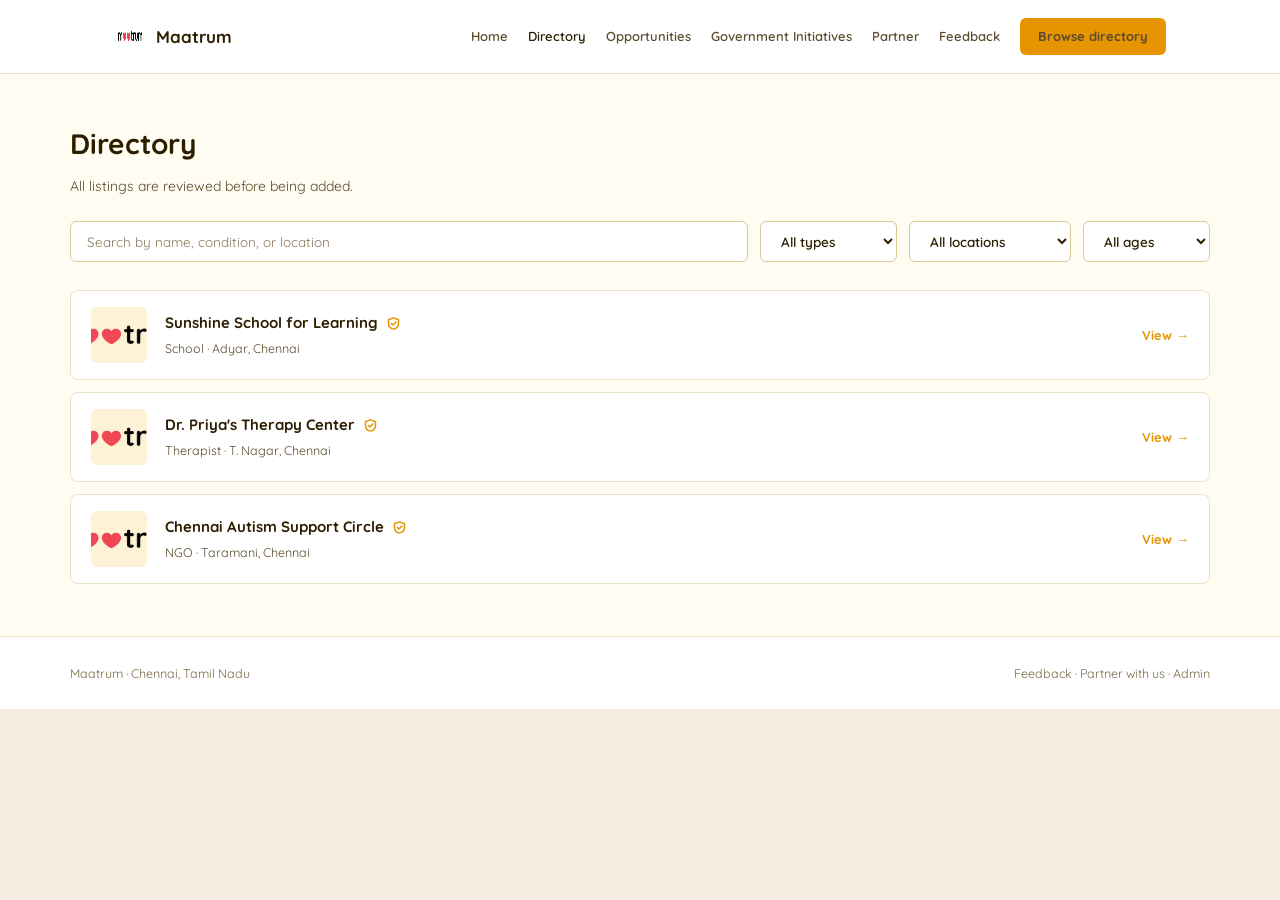
==== directory.html @ a21c89b5 "Add files via upload" ====
<!DOCTYPE html>
<html lang="en">
<head>
<script async src="https://www.googletagmanager.com/gtag/js?id=G-WJBPDDQL6F"></script>
<script>
  window.dataLayer = window.dataLayer || [];
  function gtag(){dataLayer.push(arguments);}
  gtag('js', new Date());
  gtag('config', 'G-WJBPDDQL6F');
</script>

<meta charset="UTF-8">
<meta name="viewport" content="width=device-width, initial-scale=1">

<title>Directory | Special Needs Schools, Therapists &amp; NGOs in Chennai | Maatrum</title>
<meta name="description" content="Browse verified special education schools, therapists, and support organizations across Chennai. Filter by type, location, and age group. Free, no sign-up.">
<link rel="canonical" href="https://maatrum.netlify.app/directory.html">

<meta property="og:type" content="website">
<meta property="og:site_name" content="Maatrum">
<meta property="og:title" content="Maatrum Directory | Verified Special Needs Services">
<meta property="og:description" content="Browse verified schools, therapists, and NGOs. Filter by type, location, and age group.">
<meta property="og:url" content="https://maatrum.netlify.app/directory.html">
<meta property="og:image" content="https://maatrum.netlify.app/cover.jpg">

<link rel="preconnect" href="https://fonts.googleapis.com">
<link rel="preconnect" href="https://fonts.gstatic.com" crossorigin>
<link href="https://fonts.googleapis.com/css2?family=Quicksand:wght@500;600;700&display=swap" rel="stylesheet">
<link rel="stylesheet" href="site.css">
</head>
<body>

<a class="skip-link" href="#main">Skip to content</a>

<header class="site-header">
  <div class="header-inner">
    <a class="brand" href="index.html">
      <img src="logo.png" alt="">
      <span>Maatrum</span>
    </a>

    <button class="nav-toggle" aria-expanded="false" aria-controls="site-nav" aria-label="Menu">
      <span></span><span></span><span></span>
    </button>

    <nav class="site-nav" id="site-nav">
      <a href="index.html">Home</a>
      <a href="directory.html" aria-current="page">Directory</a>
      <a href="opportunities.html">Opportunities</a>
      <a href="gvmnt.html">Government Initiatives</a>
      <a href="partner.html">Partner</a>
      <a href="feedback.html">Feedback</a>
      <a class="btn btn-sm" href="directory.html">Browse directory</a>
    </nav>
  </div>
</header>

<main id="main">

  <section class="dir-head">
    <div class="dir-head-inner">
      <h1>Directory</h1>
      <p>All listings are reviewed before being added.</p>
    </div>
  </section>

  <section class="dir-filters">
    <div class="dir-filters-inner">
      <label class="skip-link" for="q">Search listings</label>
      <input id="q" type="search" placeholder="Search by name, condition, or location">

      <label class="skip-link" for="f-type">Type</label>
      <select id="f-type">
        <option value="">All types</option>
        <option>School</option>
        <option>Centre</option>
        <option>Therapist</option>
        <option>NGO</option>
        <option>Organization</option>
      </select>

      <label class="skip-link" for="f-loc">Location</label>
      <select id="f-loc">
        <option value="">All locations</option>
        <option>Adyar</option>
        <option>Kottivakkam</option>
        <option>Mahalingapuram</option>
        <option>T. Nagar</option>
        <option>Thiruvanmiyur</option>
        <option>Taramani</option>
      </select>

      <label class="skip-link" for="f-age">Age group</label>
      <select id="f-age">
        <option value="">All ages</option>
        <option>Early years</option>
        <option>Primary</option>
        <option>Secondary</option>
        <option>Adult</option>
      </select>
    </div>
  </section>

  <section class="dir-list">
    <div class="dir-list-inner" id="listings">

      <!-- ===================================================================
           PRE-RENDERED LISTINGS
           Replace the sample rows below with output from your build script.
           Each row needs data-name / data-type / data-loc / data-age so the
           filters work without a round trip to Firestore.
           =================================================================== -->

      <a class="listing" href="#" data-name="Sunshine School for Learning" data-type="School" data-loc="Adyar" data-age="Primary">
        <img src="logo.png" alt="">
        <div class="listing-body">
          <div class="listing-name">
            <strong>Sunshine School for Learning</strong>
            <svg width="15" height="15" viewBox="0 0 24 24" fill="none" stroke="#e69500" stroke-width="2.4" stroke-linecap="round" stroke-linejoin="round" aria-label="Verified"><title>Verified</title><path d="M12 3 4 6v6c0 5 3.5 8 8 9 4.5-1 8-4 8-9V6l-8-3Z"/><path d="m8.5 12 2.5 2.5L16 9.5"/></svg>
          </div>
          <div class="listing-meta">School &middot; Adyar, Chennai</div>
        </div>
        <span class="listing-cta">View &rarr;</span>
      </a>

      <a class="listing" href="#" data-name="Dr. Priya's Therapy Center" data-type="Therapist" data-loc="T. Nagar" data-age="Early years">
        <img src="logo.png" alt="">
        <div class="listing-body">
          <div class="listing-name">
            <strong>Dr. Priya's Therapy Center</strong>
            <svg width="15" height="15" viewBox="0 0 24 24" fill="none" stroke="#e69500" stroke-width="2.4" stroke-linecap="round" stroke-linejoin="round" aria-label="Verified"><title>Verified</title><path d="M12 3 4 6v6c0 5 3.5 8 8 9 4.5-1 8-4 8-9V6l-8-3Z"/><path d="m8.5 12 2.5 2.5L16 9.5"/></svg>
          </div>
          <div class="listing-meta">Therapist &middot; T. Nagar, Chennai</div>
        </div>
        <span class="listing-cta">View &rarr;</span>
      </a>

      <a class="listing" href="#" data-name="Chennai Autism Support Circle" data-type="NGO" data-loc="Taramani" data-age="Secondary">
        <img src="logo.png" alt="">
        <div class="listing-body">
          <div class="listing-name">
            <strong>Chennai Autism Support Circle</strong>
            <svg width="15" height="15" viewBox="0 0 24 24" fill="none" stroke="#e69500" stroke-width="2.4" stroke-linecap="round" stroke-linejoin="round" aria-label="Verified"><title>Verified</title><path d="M12 3 4 6v6c0 5 3.5 8 8 9 4.5-1 8-4 8-9V6l-8-3Z"/><path d="m8.5 12 2.5 2.5L16 9.5"/></svg>
          </div>
          <div class="listing-meta">NGO &middot; Taramani, Chennai</div>
        </div>
        <span class="listing-cta">View &rarr;</span>
      </a>

    </div>

    <div class="dir-list-inner">
      <p class="dir-empty" id="empty" hidden>No listings match those filters. Try clearing one.</p>
    </div>
  </section>

</main>

<footer class="site-footer">
  <div class="footer-inner">
    <span>Maatrum &middot; Chennai, Tamil Nadu</span>
    <span>
      <a href="feedback.html">Feedback</a> &middot;
      <a href="partner.html">Partner with us</a> &middot;
      <a href="admin.html">Admin</a>
    </span>
  </div>
</footer>

<script>
  var t = document.querySelector('.nav-toggle');
  var n = document.getElementById('site-nav');
  t.addEventListener('click', function () {
    var open = n.classList.toggle('open');
    t.setAttribute('aria-expanded', open);
  });

  var q = document.getElementById('q');
  var fType = document.getElementById('f-type');
  var fLoc = document.getElementById('f-loc');
  var fAge = document.getElementById('f-age');
  var rows = Array.prototype.slice.call(document.querySelectorAll('.listing'));
  var empty = document.getElementById('empty');

  var params = new URLSearchParams(location.search);
  if (params.get('type')) fType.value = params.get('type');

  function apply() {
    var text = q.value.trim().toLowerCase();
    var shown = 0;

    rows.forEach(function (row) {
      var hay = (row.dataset.name + ' ' + row.dataset.type + ' ' + row.dataset.loc).toLowerCase();
      var ok = (!text || hay.indexOf(text) !== -1)
            && (!fType.value || row.dataset.type === fType.value)
            && (!fLoc.value  || row.dataset.loc  === fLoc.value)
            && (!fAge.value  || row.dataset.age  === fAge.value);
      row.hidden = !ok;
      if (ok) shown++;
    });

    empty.hidden = shown > 0;
  }

  [q, fType, fLoc, fAge].forEach(function (el) {
    el.addEventListener('input', apply);
    el.addEventListener('change', apply);
  });

  apply();
</script>

</body>
</html>
---- site.css ----
/* ==========================================================================
   MAATRUM — CALM INSTITUTIONAL
   Shared stylesheet for all pages.
   ========================================================================== */

:root {
    --page:        #f4ede0;   /* Outer page wash */
    --cream:       #fffdf2;   /* Main content background */
    --white:       #ffffff;   /* Cards, header, banded sections */
    --tint:        #fdf1d6;   /* Icon chip background */
    --amber:       #e69500;   /* Primary action / accent */
    --amber-dark:  #a86e00;   /* Hover state */
    --ink:         #2d1e00;   /* Headings, strong text */
    --ink-soft:    #5c4c2e;   /* Body copy */
    --ink-faint:   #7a6a45;   /* Footer, metadata */
    --rule:        #ece1c4;   /* Hairline divider */
    --rule-strong: #d8c99a;   /* Input + card outer border */

    --radius-sm: 6px;
    --radius:    8px;
    --radius-lg: 10px;
    --shell:     1140px;
}

* { box-sizing: border-box; margin: 0; padding: 0; }

body {
    font-family: 'Quicksand', sans-serif;
    background: var(--page);
    color: var(--ink-soft);
    line-height: 1.6;
    -webkit-font-smoothing: antialiased;
}

.shell { max-width: var(--shell); margin: 0 auto; }

a { color: var(--amber); }
a:hover { color: var(--amber-dark); }

img { max-width: 100%; display: block; }

/* --------------------------------------------------------------------------
   SKIP LINK + FOCUS
   -------------------------------------------------------------------------- */
.skip-link {
    position: absolute; left: -9999px; top: 0;
    background: var(--ink); color: #fff;
    padding: 10px 18px; border-radius: 0 0 var(--radius) 0;
    font-weight: 700; z-index: 100;
}
.skip-link:focus { left: 0; color: #fff; }

a:focus-visible, button:focus-visible, input:focus-visible, select:focus-visible {
    outline: 2px solid var(--amber);
    outline-offset: 2px;
}

/* --------------------------------------------------------------------------
   HEADER
   -------------------------------------------------------------------------- */
.site-header {
    background: var(--white);
    border-bottom: 1px solid var(--rule);
    position: sticky; top: 0; z-index: 50;
}

.header-inner {
    max-width: var(--shell); margin: 0 auto;
    padding: 18px 44px;
    display: flex; align-items: center; justify-content: space-between;
    gap: 20px;
}

.brand {
    display: flex; align-items: center; gap: 10px;
    text-decoration: none;
}
.brand img { width: 32px; height: 32px; border-radius: var(--radius); }
.brand span { font-weight: 700; font-size: 17px; color: var(--ink); }

.nav-toggle {
    display: none;
    background: none; border: 1px solid var(--rule-strong);
    border-radius: var(--radius-sm); padding: 8px 10px; cursor: pointer;
}
.nav-toggle span {
    display: block; width: 18px; height: 2px;
    background: var(--ink); margin: 3px 0;
}

.site-nav {
    display: flex; align-items: center; gap: 20px;
    font-size: 13px; font-weight: 600;
}
.site-nav a { color: var(--ink-soft); text-decoration: none; }
.site-nav a:hover { color: var(--ink); }
.site-nav a[aria-current="page"] { color: var(--ink); }

.btn {
    display: inline-block;
    background: var(--amber); color: #fff;
    font-weight: 700; text-decoration: none;
    padding: 13px 30px; border: none;
    border-radius: var(--radius-sm);
    font-size: 15px; font-family: inherit; cursor: pointer;
    transition: background 0.2s ease;
}
.btn:hover { background: var(--amber-dark); color: #fff; }
.btn-sm { padding: 8px 18px; font-size: 13px; }

/* --------------------------------------------------------------------------
   HERO
   -------------------------------------------------------------------------- */
.hero {
    background: var(--cream);
    padding: 72px 44px;
}
.hero-inner {
    max-width: var(--shell); margin: 0 auto;
    display: flex; align-items: center; gap: 48px; flex-wrap: wrap;
}
.hero-copy { flex: 1 1 380px; }

.hero h1 {
    font-weight: 700; font-size: 38px; line-height: 1.3;
    color: var(--ink); margin-bottom: 20px;
}
.hero p {
    font-size: 15.5px; font-weight: 500;
    color: var(--ink-soft); max-width: 42ch;
    line-height: 1.7; margin-bottom: 28px;
}
.hero-img {
    width: 380px; height: 280px; flex: none;
    object-fit: cover; border-radius: var(--radius-lg);
    background: var(--tint);
}

/* --------------------------------------------------------------------------
   TRUST STRIP
   -------------------------------------------------------------------------- */
.trust {
    background: var(--white);
    border-top: 1px solid var(--rule);
    border-bottom: 1px solid var(--rule);
    padding: 22px 44px;
}
.trust ul {
    max-width: var(--shell); margin: 0 auto;
    list-style: none;
    display: flex; justify-content: center; gap: 44px; flex-wrap: wrap;
}
.trust li {
    display: flex; align-items: center; gap: 8px;
    font-size: 13.5px; font-weight: 600; color: var(--ink);
}
.trust svg { flex: none; }

/* --------------------------------------------------------------------------
   CATEGORY SECTION
   -------------------------------------------------------------------------- */
.categories { background: var(--cream); padding: 72px 44px; }
.section-head { text-align: center; margin-bottom: 40px; }
.section-head h2 {
    font-weight: 700; font-size: 24px; color: var(--ink); margin-bottom: 12px;
}
.section-head p { font-size: 14px; color: var(--ink-soft); }

.cat-grid {
    max-width: var(--shell); margin: 0 auto;
    display: grid; grid-template-columns: repeat(auto-fit, minmax(260px, 1fr));
    gap: 24px;
}

.cat-card {
    background: var(--white);
    border: 1px solid var(--rule);
    border-radius: var(--radius-lg);
    padding: 28px 22px;
    text-decoration: none; display: block;
    transition: border-color 0.2s ease, transform 0.2s ease;
}
.cat-card:hover {
    border-color: var(--rule-strong);
    transform: translateY(-2px);
}
.cat-icon {
    width: 44px; height: 44px; border-radius: var(--radius);
    background: var(--tint);
    display: flex; align-items: center; justify-content: center;
    margin-bottom: 16px;
}
.cat-card h3 {
    font-weight: 700; font-size: 16.5px; color: var(--ink); margin-bottom: 8px;
}
.cat-card p { font-size: 13.5px; color: var(--ink-soft); line-height: 1.6; }

/* --------------------------------------------------------------------------
   MISSION
   -------------------------------------------------------------------------- */
.mission {
    background: var(--white);
    border-top: 1px solid var(--rule);
    border-bottom: 1px solid var(--rule);
    padding: 64px 44px;
}
.mission-inner {
    max-width: var(--shell); margin: 0 auto;
    display: flex; align-items: center; gap: 48px; flex-wrap: wrap;
}
.mission img {
    width: 300px; height: 220px; flex: none;
    object-fit: cover; border-radius: var(--radius-lg);
    background: var(--tint);
}
.mission-copy { flex: 1 1 320px; }
.mission h2 { font-weight: 700; font-size: 24px; color: var(--ink); margin-bottom: 14px; }
.mission p { font-size: 14.5px; line-height: 1.75; margin-bottom: 12px; }

/* --------------------------------------------------------------------------
   CLOSING CTA
   -------------------------------------------------------------------------- */
.closing {
    background: var(--cream);
    padding: 56px 44px; text-align: center;
}
.closing h2 { font-weight: 700; font-size: 22px; color: var(--ink); margin-bottom: 10px; }
.closing p { font-size: 14px; margin-bottom: 22px; }

/* --------------------------------------------------------------------------
   FOOTER
   -------------------------------------------------------------------------- */
.site-footer {
    background: var(--white);
    border-top: 1px solid var(--rule);
    padding: 26px 44px;
}
.footer-inner {
    max-width: var(--shell); margin: 0 auto;
    display: flex; justify-content: space-between; gap: 16px; flex-wrap: wrap;
    font-size: 12.5px; color: var(--ink-faint);
}
.footer-inner a { color: var(--ink-faint); text-decoration: none; }
.footer-inner a:hover { color: var(--amber); }

/* --------------------------------------------------------------------------
   DIRECTORY
   -------------------------------------------------------------------------- */
.dir-head { background: var(--cream); padding: 48px 44px 24px; }
.dir-head-inner { max-width: var(--shell); margin: 0 auto; }
.dir-head h1 { font-weight: 700; font-size: 28px; color: var(--ink); margin-bottom: 8px; }
.dir-head p { font-size: 14px; }

.dir-filters {
    background: var(--cream);
    padding: 0 44px 20px;
}
.dir-filters-inner {
    max-width: var(--shell); margin: 0 auto;
    display: flex; gap: 12px; flex-wrap: wrap; align-items: center;
}
.dir-filters input,
.dir-filters select {
    font-family: inherit; font-size: 13.5px;
    background: var(--white);
    border: 1px solid var(--rule-strong);
    border-radius: var(--radius-sm);
    color: var(--ink);
}
.dir-filters input {
    flex: 1 1 260px; padding: 11px 16px;
}
.dir-filters input::placeholder { color: #8a7a5c; }
.dir-filters select {
    padding: 10px 16px; font-weight: 600; cursor: pointer;
}

.dir-list {
    background: var(--cream);
    padding: 8px 44px 52px;
}
.dir-list-inner {
    max-width: var(--shell); margin: 0 auto;
    display: flex; flex-direction: column; gap: 12px;
}

.listing {
    background: var(--white);
    border: 1px solid var(--rule);
    border-radius: var(--radius);
    padding: 16px 20px;
    display: flex; align-items: center; gap: 18px;
    text-decoration: none;
    transition: border-color 0.2s ease;
}
.listing:hover { border-color: var(--rule-strong); }
.listing[hidden] { display: none; }
.listing img {
    width: 56px; height: 56px; flex: none;
    object-fit: cover; border-radius: var(--radius-sm);
    background: var(--tint);
}
.listing-body { flex: 1; min-width: 0; }
.listing-name {
    display: flex; align-items: center; gap: 8px; margin-bottom: 3px;
}
.listing-name strong { font-weight: 700; font-size: 15px; color: var(--ink); }
.listing-meta { font-size: 12.5px; color: var(--ink-soft); }
.listing-cta { font-size: 13px; font-weight: 700; color: var(--amber); flex: none; }

.dir-empty {
    background: var(--white);
    border: 1px solid var(--rule);
    border-radius: var(--radius);
    padding: 32px; text-align: center; font-size: 14px;
}

/* --------------------------------------------------------------------------
   SIMPLE PAGE HEAD
   -------------------------------------------------------------------------- */
.page-head { background: var(--cream); padding: 56px 44px 40px; }
.page-head-inner { max-width: 760px; margin: 0 auto; }
.page-head h1 {
    font-weight: 700; font-size: 30px; color: var(--ink); margin-bottom: 12px;
}
.page-head p { font-size: 15.5px; line-height: 1.7; max-width: 56ch; }

/* --------------------------------------------------------------------------
   NUMBERED STEPS
   -------------------------------------------------------------------------- */
.steps {
    background: var(--white);
    border-top: 1px solid var(--rule);
    border-bottom: 1px solid var(--rule);
    padding: 36px 44px;
}
.steps-inner {
    max-width: 900px; margin: 0 auto;
    list-style: none;
    display: grid; grid-template-columns: repeat(auto-fit, minmax(230px, 1fr));
    gap: 28px;
}
.steps li { display: flex; gap: 14px; align-items: flex-start; }
.step-num {
    flex: none;
    width: 28px; height: 28px; border-radius: 50%;
    background: var(--tint); color: var(--amber);
    font-weight: 700; font-size: 14px;
    display: flex; align-items: center; justify-content: center;
}
.steps h2 { font-size: 15.5px; font-weight: 700; color: var(--ink); margin-bottom: 5px; }
.steps p { font-size: 13.5px; line-height: 1.6; }

/* --------------------------------------------------------------------------
   FORMS
   -------------------------------------------------------------------------- */
.form-section { background: var(--cream); padding: 48px 44px 64px; }
.form-inner { max-width: 680px; margin: 0 auto; }

form fieldset {
    border: 1px solid var(--rule);
    background: var(--white);
    border-radius: var(--radius-lg);
    padding: 26px 24px 8px;
    margin-bottom: 20px;
}
form legend {
    font-weight: 700; font-size: 15px; color: var(--ink);
    padding: 0 8px;
}

.field { margin-bottom: 18px; }

.field label {
    display: block;
    font-size: 13.5px; font-weight: 700; color: var(--ink);
    margin-bottom: 6px;
}
.field label span { color: var(--amber); }

.field input,
.field select,
.field textarea {
    width: 100%;
    font-family: inherit; font-size: 14.5px;
    color: var(--ink);
    background: var(--cream);
    border: 1px solid var(--rule-strong);
    border-radius: var(--radius-sm);
    padding: 11px 14px;
}
.field textarea { resize: vertical; line-height: 1.6; }

.field input::placeholder,
.field textarea::placeholder { color: #a08e6a; }

.field input:focus,
.field select:focus,
.field textarea:focus {
    background: var(--white);
    border-color: var(--amber);
    outline: 2px solid rgba(230, 149, 0, 0.18);
    outline-offset: 0;
}

.field small {
    display: block;
    font-size: 12.5px; color: var(--ink-faint); margin-top: 5px;
}

.field-row { display: flex; gap: 16px; flex-wrap: wrap; }
.field-row .field { flex: 1 1 220px; }

.form-note {
    font-size: 13px; color: var(--ink-faint);
    margin-bottom: 20px; line-height: 1.6;
}
.form-note span { color: var(--amber); }

/* Honeypot — hidden from people and screen readers, visible to bots */
.hp { display: none; }

/* --------------------------------------------------------------------------
   SUCCESS NOTICE
   -------------------------------------------------------------------------- */
.notice {
    background: var(--white);
    border: 1px solid var(--rule-strong);
    border-left: 4px solid var(--amber);
    border-radius: var(--radius-lg);
    padding: 28px 26px;
    margin-bottom: 24px;
}
.notice h2 {
    font-size: 18px; font-weight: 700; color: var(--ink); margin-bottom: 8px;
}
.notice p { font-size: 14.5px; line-height: 1.7; }

/* --------------------------------------------------------------------------
   SCREEN-READER ONLY
   -------------------------------------------------------------------------- */
.sr-only {
    position: absolute; width: 1px; height: 1px;
    padding: 0; margin: -1px; overflow: hidden;
    clip: rect(0, 0, 0, 0); white-space: nowrap; border: 0;
}

/* --------------------------------------------------------------------------
   SCHEME FILTER CHIPS
   -------------------------------------------------------------------------- */
.scheme-filters {
    background: var(--white);
    border-top: 1px solid var(--rule);
    border-bottom: 1px solid var(--rule);
    padding: 18px 44px;
}
.scheme-filters-inner {
    max-width: 900px; margin: 0 auto;
    display: flex; align-items: center; gap: 14px; flex-wrap: wrap;
}
.filter-label { font-size: 13px; font-weight: 700; color: var(--ink); }
.chips { display: flex; gap: 8px; flex-wrap: wrap; }

.chip {
    font-family: inherit; font-size: 13px; font-weight: 600;
    color: var(--ink-soft);
    background: var(--cream);
    border: 1px solid var(--rule-strong);
    border-radius: 100px;
    padding: 8px 16px; cursor: pointer;
    transition: background 0.2s ease, color 0.2s ease, border-color 0.2s ease;
}
.chip:hover { border-color: var(--amber); color: var(--ink); }
.chip.is-active {
    background: var(--amber); border-color: var(--amber);
    color: #fff;
}

/* --------------------------------------------------------------------------
   SCHEME CARDS
   -------------------------------------------------------------------------- */
.schemes { background: var(--cream); padding: 40px 44px 56px; }
.schemes-inner {
    max-width: 900px; margin: 0 auto;
    display: grid; grid-template-columns: repeat(auto-fit, minmax(380px, 1fr));
    gap: 16px;
}

.scheme {
    background: var(--white);
    border: 1px solid var(--rule);
    border-radius: var(--radius-lg);
    padding: 24px 22px;
    display: flex; flex-direction: column;
    transition: border-color 0.2s ease;
}
.scheme:hover { border-color: var(--rule-strong); }
.scheme[hidden] { display: none; }

.scheme-top {
    display: flex; align-items: flex-start; justify-content: space-between;
    gap: 12px; margin-bottom: 10px;
}
.scheme h2 {
    font-size: 17px; font-weight: 700; color: var(--ink); line-height: 1.35;
}
.tag {
    flex: none;
    font-size: 11.5px; font-weight: 700;
    color: var(--amber); background: var(--tint);
    border-radius: 100px; padding: 4px 11px;
    white-space: nowrap;
}
.scheme p {
    font-size: 14px; line-height: 1.65; margin-bottom: 16px; flex: 1;
}

.scheme-link {
    display: inline-flex; align-items: center; gap: 6px;
    align-self: flex-start;
    font-size: 13.5px; font-weight: 700;
    color: var(--amber); text-decoration: none;
}
.scheme-link:hover { color: var(--amber-dark); text-decoration: underline; }

/* --------------------------------------------------------------------------
   RESPONSIVE
   -------------------------------------------------------------------------- */
@media (max-width: 900px) {
    .header-inner { padding: 16px 20px; flex-wrap: wrap; }
    .nav-toggle { display: block; }

    .site-nav {
        display: none;
        flex-basis: 100%; flex-direction: column;
        align-items: flex-start; gap: 14px;
        padding-top: 14px;
    }
    .site-nav.open { display: flex; }
    .site-nav .btn { width: 100%; text-align: center; }

    .hero { padding: 34px 20px 28px; }
    .hero-inner { flex-direction: column; text-align: center; gap: 24px; }
    .hero h1 { font-size: 26px; }
    .hero p { margin-left: auto; margin-right: auto; }
    .hero-img { width: 100%; height: 200px; order: -1; }

    .trust { padding: 20px; }
    .trust ul { flex-direction: column; gap: 12px; align-items: flex-start; }

    .categories { padding: 36px 20px; }
    .mission { padding: 36px 20px; }
    .mission-inner { flex-direction: column; text-align: left; }
    .mission img { width: 100%; height: 200px; }

    .closing { padding: 36px 20px; }
    .closing .btn { display: block; }

    .dir-head { padding: 30px 20px 16px; }
    .dir-filters { padding: 0 20px 16px; }
    .dir-filters input, .dir-filters select { flex: 1 1 100%; }
    .dir-list { padding: 8px 20px 40px; }

    .listing { gap: 12px; padding: 14px; }
    .listing img { width: 46px; height: 46px; }

    .site-footer { padding: 22px 20px; }
    .footer-inner { flex-direction: column; text-align: center; }

    .page-head { padding: 32px 20px 24px; }
    .page-head h1 { font-size: 24px; }

    .steps { padding: 26px 20px; }
    .steps-inner { gap: 20px; }

    .form-section { padding: 28px 20px 44px; }
    form fieldset { padding: 20px 16px 4px; }
    .field-row { gap: 0; }
    .field-row .field { flex: 1 1 100%; }
    .notice { padding: 22px 18px; }
    .form-section .btn { display: block; width: 100%; text-align: center; }

    .scheme-filters { padding: 14px 20px; }
    .scheme-filters-inner { gap: 10px; }
    .chip { padding: 7px 13px; font-size: 12.5px; }

    .schemes { padding: 24px 20px 40px; }
    .schemes-inner { grid-template-columns: 1fr; }
    .scheme { padding: 20px 18px; }
    .scheme-top { flex-direction: column; gap: 8px; }
    .tag { align-self: flex-start; }
}

@media (prefers-reduced-motion: reduce) {
    * { transition: none !important; }
}
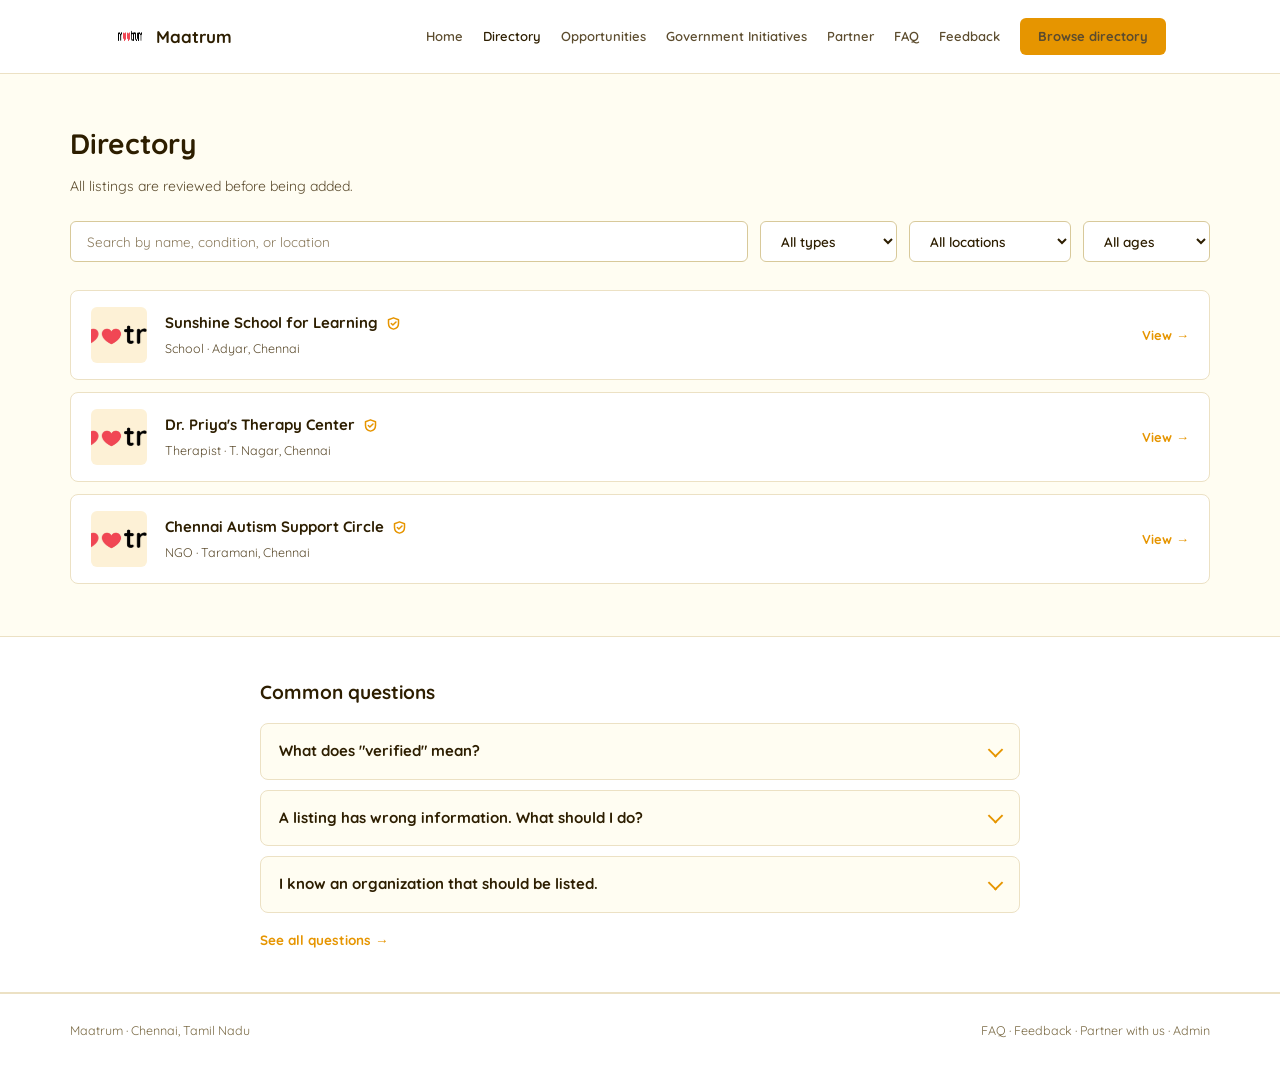
==== commit d7ea0367: "Add files via upload" ====
--- a/directory.html
+++ b/directory.html
@@ -49,6 +49,7 @@
       <a href="opportunities.html">Opportunities</a>
       <a href="gvmnt.html">Government Initiatives</a>
       <a href="partner.html">Partner</a>
+      <a href="faq.html">FAQ</a>
       <a href="feedback.html">Feedback</a>
       <a class="btn btn-sm" href="directory.html">Browse directory</a>
     </nav>
@@ -154,12 +155,46 @@
     </div>
   </section>
 
+  <section class="faq-inline">
+    <div class="faq-inline-inner">
+      <h2>Common questions</h2>
+
+      <details class="faq">
+        <summary>What does "verified" mean?</summary>
+        <div class="faq-body">
+          <p>Before a listing is published we confirm that the organization exists, that its
+             contact details work, and that the services and age groups listed are accurate.
+             It isn't an endorsement or a quality rating.</p>
+        </div>
+      </details>
+
+      <details class="faq">
+        <summary>A listing has wrong information. What should I do?</summary>
+        <div class="faq-body">
+          <p>Tell us through the <a href="feedback.html">feedback form</a> — choose "Correct
+             an existing listing" and name the organization. You can do this anonymously.</p>
+        </div>
+      </details>
+
+      <details class="faq">
+        <summary>I know an organization that should be listed.</summary>
+        <div class="faq-body">
+          <p>Use the <a href="feedback.html">feedback form</a> and choose "Suggest an
+             organization to add." You don't need to be connected to it to suggest it.</p>
+        </div>
+      </details>
+
+      <a class="faq-more" href="faq.html">See all questions &rarr;</a>
+    </div>
+  </section>
+
 </main>
 
 <footer class="site-footer">
   <div class="footer-inner">
     <span>Maatrum &middot; Chennai, Tamil Nadu</span>
     <span>
+      <a href="faq.html">FAQ</a> &middot;
       <a href="feedback.html">Feedback</a> &middot;
       <a href="partner.html">Partner with us</a> &middot;
       <a href="admin.html">Admin</a>
--- a/site.css
+++ b/site.css
@@ -524,6 +524,95 @@
 .scheme-link:hover { color: var(--amber-dark); text-decoration: underline; }
 
 /* --------------------------------------------------------------------------
+   FAQ ACCORDION
+   -------------------------------------------------------------------------- */
+.faq-section { background: var(--cream); padding: 36px 44px 8px; }
+.faq-inner { max-width: 760px; margin: 0 auto; }
+
+.faq-group {
+    font-size: 15px; font-weight: 700; color: var(--ink);
+    margin: 28px 0 12px;
+    padding-bottom: 8px;
+    border-bottom: 1px solid var(--rule);
+}
+.faq-group:first-child { margin-top: 0; }
+
+.faq {
+    background: var(--white);
+    border: 1px solid var(--rule);
+    border-radius: var(--radius);
+    margin-bottom: 10px;
+    overflow: hidden;
+}
+.faq[open] { border-color: var(--rule-strong); }
+
+.faq summary {
+    list-style: none;
+    cursor: pointer;
+    padding: 16px 46px 16px 18px;
+    position: relative;
+    font-size: 15px; font-weight: 700; color: var(--ink);
+    line-height: 1.5;
+    /* Comfortable tap target on mobile */
+    min-height: 52px;
+    display: flex; align-items: center;
+}
+.faq summary::-webkit-details-marker { display: none; }
+.faq summary:hover { color: var(--amber-dark); }
+
+/* Chevron */
+.faq summary::after {
+    content: "";
+    position: absolute; right: 18px; top: 50%;
+    width: 9px; height: 9px;
+    border-right: 2.5px solid var(--amber);
+    border-bottom: 2.5px solid var(--amber);
+    transform: translateY(-70%) rotate(45deg);
+    transition: transform 0.2s ease;
+}
+.faq[open] summary::after { transform: translateY(-30%) rotate(-135deg); }
+
+.faq-body {
+    padding: 0 18px 18px;
+    border-top: 1px solid var(--rule);
+    padding-top: 14px;
+}
+.faq-body p {
+    font-size: 14.5px; line-height: 1.7; margin-bottom: 10px;
+}
+.faq-body p:last-child { margin-bottom: 0; }
+.faq-body em { color: var(--ink-faint); }
+
+/* --------------------------------------------------------------------------
+   ASK BOX
+   -------------------------------------------------------------------------- */
+.ask-heading {
+    font-size: 19px; font-weight: 700; color: var(--ink); margin-bottom: 6px;
+}
+.ask-intro { font-size: 14.5px; margin-bottom: 20px; }
+
+/* --------------------------------------------------------------------------
+   INLINE FAQ (on other pages)
+   -------------------------------------------------------------------------- */
+.faq-inline {
+    background: var(--white);
+    border-top: 1px solid var(--rule);
+    border-bottom: 1px solid var(--rule);
+    padding: 40px 44px;
+}
+.faq-inline-inner { max-width: 760px; margin: 0 auto; }
+.faq-inline h2 {
+    font-size: 19px; font-weight: 700; color: var(--ink); margin-bottom: 16px;
+}
+.faq-inline .faq { background: var(--cream); }
+.faq-more {
+    display: inline-block; margin-top: 6px;
+    font-size: 13.5px; font-weight: 700;
+    color: var(--amber); text-decoration: none;
+}
+.faq-more:hover { text-decoration: underline; }
+
+/* --------------------------------------------------------------------------
    RESPONSIVE
    -------------------------------------------------------------------------- */
 @media (max-width: 900px) {
@@ -589,6 +678,11 @@
     .scheme { padding: 20px 18px; }
     .scheme-top { flex-direction: column; gap: 8px; }
     .tag { align-self: flex-start; }
+
+    .faq-section { padding: 24px 20px 4px; }
+    .faq summary { padding: 15px 42px 15px 15px; font-size: 14.5px; }
+    .faq-body { padding: 13px 15px 16px; }
+    .faq-inline { padding: 28px 20px; }
 }
 
 @media (prefers-reduced-motion: reduce) {
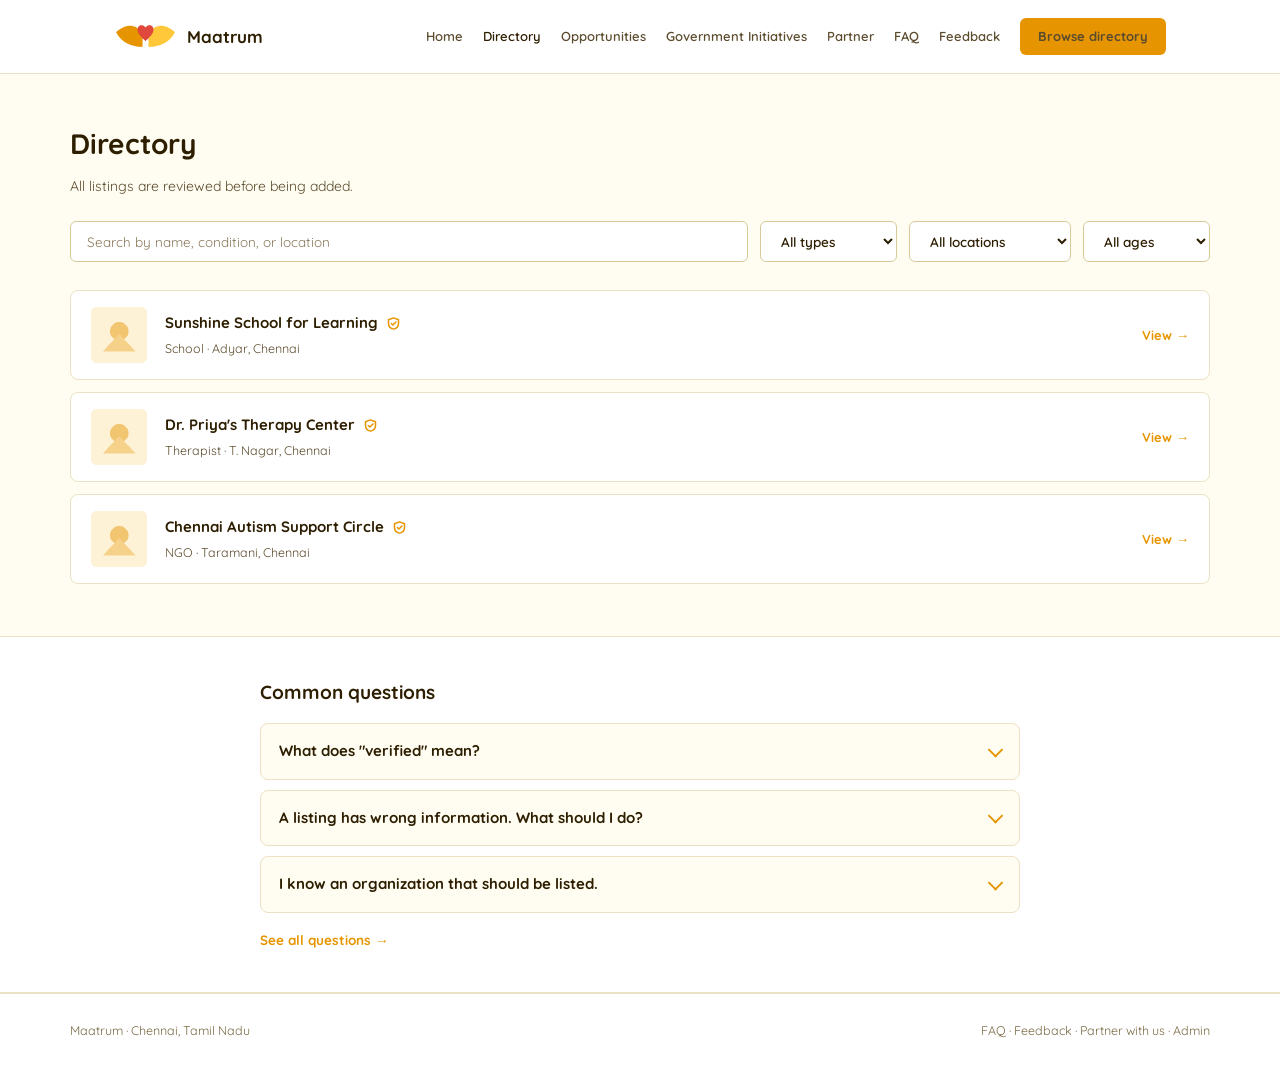
==== commit 7e17a0ce: "Add files via upload" ====
--- a/directory.html
+++ b/directory.html
@@ -26,6 +26,9 @@
 <link rel="preconnect" href="https://fonts.googleapis.com">
 <link rel="preconnect" href="https://fonts.gstatic.com" crossorigin>
 <link href="https://fonts.googleapis.com/css2?family=Quicksand:wght@500;600;700&display=swap" rel="stylesheet">
+<link rel="icon" href="favicon-32.png" sizes="32x32">
+<link rel="icon" href="favicon-16.png" sizes="16x16">
+<link rel="apple-touch-icon" href="favicon-180.png">
 <link rel="stylesheet" href="site.css">
 </head>
 <body>
@@ -35,7 +38,7 @@
 <header class="site-header">
   <div class="header-inner">
     <a class="brand" href="index.html">
-      <img src="logo.png" alt="">
+      <img src="logo-mark.png" alt="">
       <span>Maatrum</span>
     </a>
 
@@ -113,7 +116,7 @@
            =================================================================== -->
 
       <a class="listing" href="#" data-name="Sunshine School for Learning" data-type="School" data-loc="Adyar" data-age="Primary">
-        <img src="logo.png" alt="">
+        <img src="listing-placeholder.png" alt="">
         <div class="listing-body">
           <div class="listing-name">
             <strong>Sunshine School for Learning</strong>
@@ -125,7 +128,7 @@
       </a>
 
       <a class="listing" href="#" data-name="Dr. Priya's Therapy Center" data-type="Therapist" data-loc="T. Nagar" data-age="Early years">
-        <img src="logo.png" alt="">
+        <img src="listing-placeholder.png" alt="">
         <div class="listing-body">
           <div class="listing-name">
             <strong>Dr. Priya's Therapy Center</strong>
@@ -137,7 +140,7 @@
       </a>
 
       <a class="listing" href="#" data-name="Chennai Autism Support Circle" data-type="NGO" data-loc="Taramani" data-age="Secondary">
-        <img src="logo.png" alt="">
+        <img src="listing-placeholder.png" alt="">
         <div class="listing-body">
           <div class="listing-name">
             <strong>Chennai Autism Support Circle</strong>
--- a/site.css
+++ b/site.css
@@ -75,7 +75,11 @@
     display: flex; align-items: center; gap: 10px;
     text-decoration: none;
 }
-.brand img { width: 32px; height: 32px; border-radius: var(--radius); }
+.brand img {
+    width: auto; height: 26px;
+    max-width: 76px;
+    object-fit: contain;
+}
 .brand span { font-weight: 700; font-size: 17px; color: var(--ink); }
 
 .nav-toggle {
